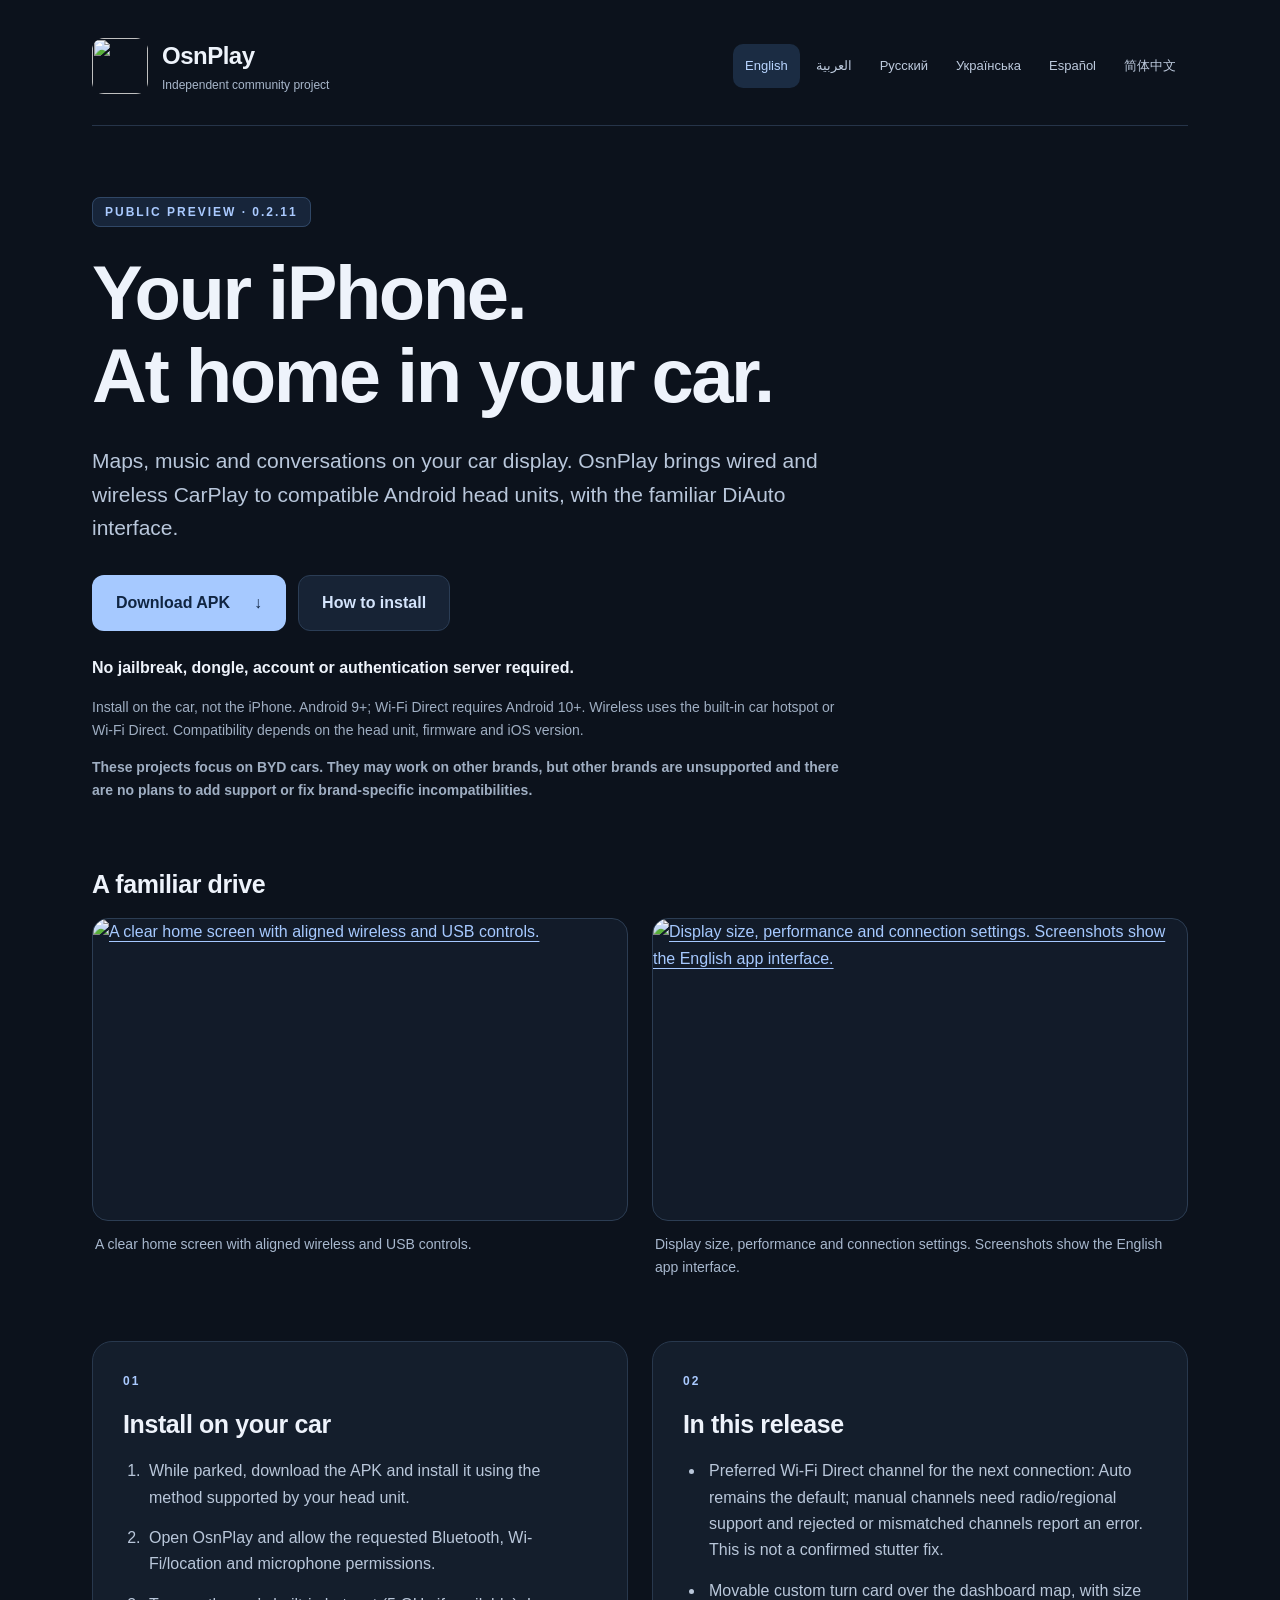
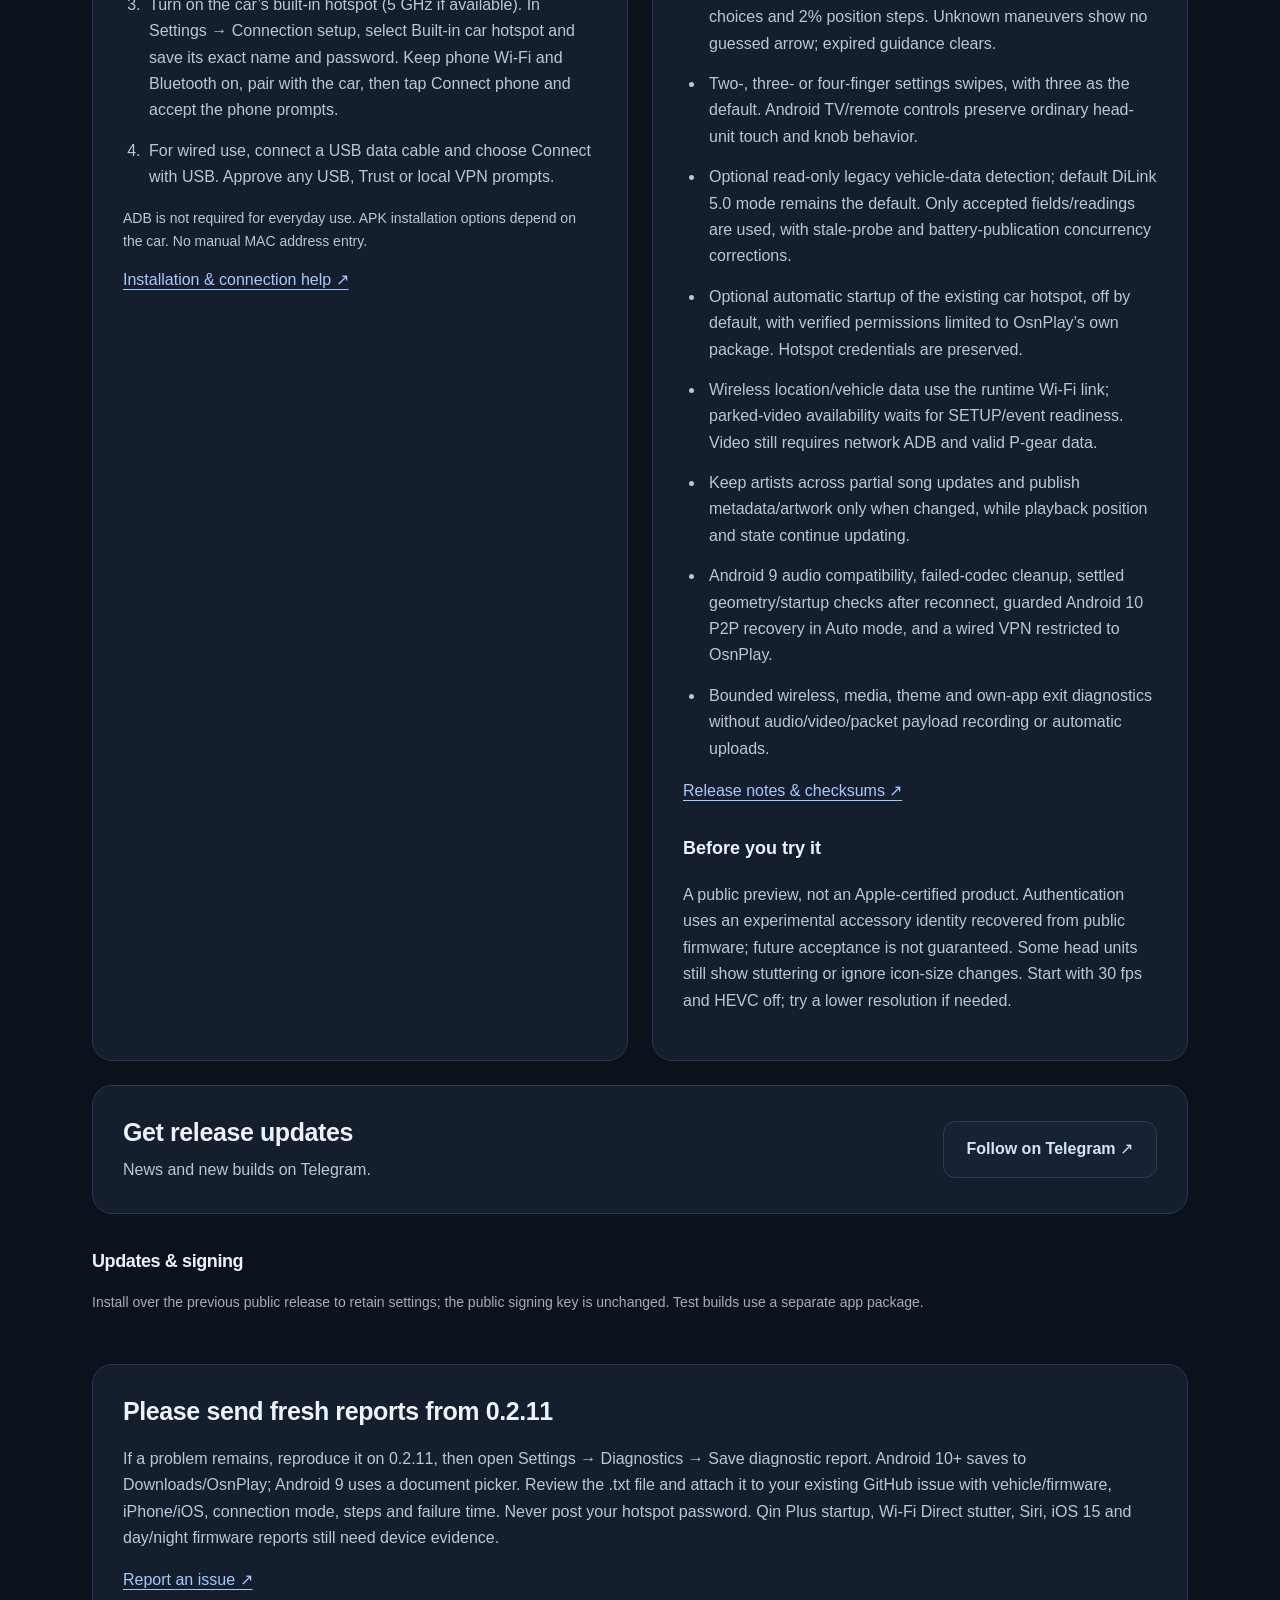
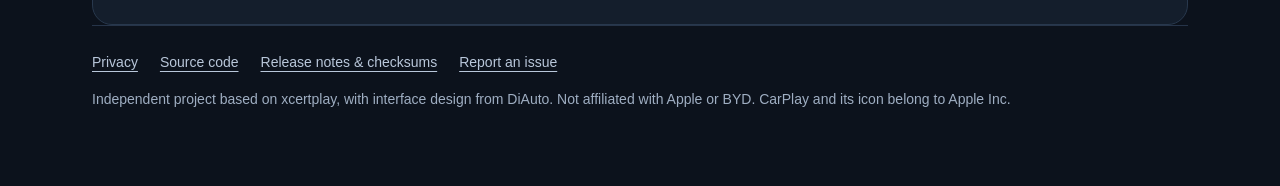
==== site/index.html @ dd83908a "Prepare OsnPlay 1.3.0 for Lynk OSN 2.0 Rename application branding and classes to OsnPlay and add th" ====
<!doctype html>
<html lang="en" dir="ltr"><head><meta charset="utf-8"><meta name="viewport" content="width=device-width,initial-scale=1">
<title>OsnPlay · Download APK</title><meta name="description" content="Maps, music and conversations on your car display. OsnPlay brings wired and wireless CarPlay to compatible Android head units, with the familiar DiAuto interface."><meta name="theme-color" content="#0c121c">
<link rel="icon" href="./assets/icon.png"><link rel="stylesheet" href="./assets/site.css"><link rel="canonical" href="https://shihabal3amri.github.io/DiPlay/"><link rel="alternate" hreflang="en" href="https://shihabal3amri.github.io/DiPlay/"><link rel="alternate" hreflang="ar" href="https://shihabal3amri.github.io/DiPlay/ar/"><link rel="alternate" hreflang="ru" href="https://shihabal3amri.github.io/DiPlay/ru/"><link rel="alternate" hreflang="uk" href="https://shihabal3amri.github.io/DiPlay/uk/"><link rel="alternate" hreflang="es" href="https://shihabal3amri.github.io/DiPlay/es/"><link rel="alternate" hreflang="zh-Hans" href="https://shihabal3amri.github.io/DiPlay/zh-Hans/">
<meta property="og:title" content="OsnPlay — CarPlay for compatible Android head units"><meta property="og:description" content="No jailbreak, dongle, account or authentication server required."><meta property="og:image" content="https://shihabal3amri.github.io/DiPlay/assets/home.png"><meta property="og:url" content="https://shihabal3amri.github.io/DiPlay/"><meta property="og:type" content="website">
</head><body><main>
<header><a class="brand" href="./"><img src="./assets/icon.png" width="56" height="56" alt=""><span><strong>OsnPlay</strong><small>Independent community project</small></span></a><nav class="languages" aria-label="Language"><a href="./" lang="en" hreflang="en" dir="auto" aria-current="page">English</a><a href="./ar/" lang="ar" hreflang="ar" dir="auto">العربية</a><a href="./ru/" lang="ru" hreflang="ru" dir="auto">Русский</a><a href="./uk/" lang="uk" hreflang="uk" dir="auto">Українська</a><a href="./es/" lang="es" hreflang="es" dir="auto">Español</a><a href="./zh-Hans/" lang="zh-Hans" hreflang="zh-Hans" dir="auto">简体中文</a></nav></header>
<section class="hero"><span class="badge">PUBLIC PREVIEW · <bdi>0.2.11</bdi></span><h1>Your iPhone.<br>At home in your car.</h1><p class="intro">Maps, music and conversations on your car display. OsnPlay brings wired and wireless CarPlay to compatible Android head units, with the familiar DiAuto interface.</p><div class="actions"><a class="button" href="https://github.com/shihabal3amri/DiPlay/releases/download/v0.2.11/DiPlay-0.2.11.apk">Download APK <span aria-hidden="true">↓</span></a><a class="button secondary" href="#install">How to install</a></div><p class="promise">No jailbreak, dongle, account or authentication server required.</p><p class="note">Install on the car, not the iPhone. Android 9+; Wi-Fi Direct requires Android 10+. Wireless uses the built-in car hotspot or Wi-Fi Direct. Compatibility depends on the head unit, firmware and iOS version.</p><p class="note support-scope"><strong>These projects focus on BYD cars. They may work on other brands, but other brands are unsupported and there are no plans to add support or fix brand-specific incompatibilities.</strong></p></section>
<section class="gallery"><h2>A familiar drive</h2><div class="screens"><figure><a href="./assets/home.png"><img src="./assets/home.png" width="1920" height="1080" loading="lazy" alt="A clear home screen with aligned wireless and USB controls."></a><figcaption>A clear home screen with aligned wireless and USB controls.</figcaption></figure><figure><a href="./assets/settings.png"><img src="./assets/settings.png" width="1920" height="1080" loading="lazy" alt="Display size, performance and connection settings. Screenshots show the English app interface."></a><figcaption>Display size, performance and connection settings. Screenshots show the English app interface.</figcaption></figure></div></section>
<div class="grid"><section class="card" id="install"><span class="eyebrow">01</span><h2>Install on your car</h2><ol><li>While parked, download the APK and install it using the method supported by your head unit.</li><li>Open OsnPlay and allow the requested Bluetooth, Wi-Fi/location and microphone permissions.</li><li>Turn on the car’s built-in hotspot (5 GHz if available). In Settings → Connection setup, select Built-in car hotspot and save its exact name and password. Keep phone Wi-Fi and Bluetooth on, pair with the car, then tap Connect phone and accept the phone prompts.</li><li>For wired use, connect a USB data cable and choose Connect with USB. Approve any USB, Trust or local VPN prompts.</li></ol><p class="note">ADB is not required for everyday use. APK installation options depend on the car. No manual MAC address entry.</p><a href="https://github.com/shihabal3amri/DiPlay/blob/main/docs/INSTALL.md">Installation &amp; connection help ↗</a></section>
<section class="card"><span class="eyebrow">02</span><h2>In this release</h2><ul><li>Preferred Wi-Fi Direct channel for the next connection: Auto remains the default; manual channels need radio/regional support and rejected or mismatched channels report an error. This is not a confirmed stutter fix.</li><li>Movable custom turn card over the dashboard map, with size choices and 2% position steps. Unknown maneuvers show no guessed arrow; expired guidance clears.</li><li>Two-, three- or four-finger settings swipes, with three as the default. Android TV/remote controls preserve ordinary head-unit touch and knob behavior.</li><li>Optional read-only legacy vehicle-data detection; default DiLink 5.0 mode remains the default. Only accepted fields/readings are used, with stale-probe and battery-publication concurrency corrections.</li><li>Optional automatic startup of the existing car hotspot, off by default, with verified permissions limited to OsnPlay’s own package. Hotspot credentials are preserved.</li><li>Wireless location/vehicle data use the runtime Wi-Fi link; parked-video availability waits for SETUP/event readiness. Video still requires network ADB and valid P-gear data.</li><li>Keep artists across partial song updates and publish metadata/artwork only when changed, while playback position and state continue updating.</li><li>Android 9 audio compatibility, failed-codec cleanup, settled geometry/startup checks after reconnect, guarded Android 10 P2P recovery in Auto mode, and a wired VPN restricted to OsnPlay.</li><li>Bounded wireless, media, theme and own-app exit diagnostics without audio/video/packet payload recording or automatic uploads.</li></ul><a href="https://github.com/shihabal3amri/DiPlay/releases/tag/v0.2.11">Release notes &amp; checksums ↗</a><h3>Before you try it</h3><p>A public preview, not an Apple-certified product. Authentication uses an experimental accessory identity recovered from public firmware; future acceptance is not guaranteed. Some head units still show stuttering or ignore icon-size changes. Start with 30 fps and HEVC off; try a lower resolution if needed.</p></section></div>
<section class="card updates"><div><h2>Get release updates</h2><p>News and new builds on Telegram.</p></div><a class="button secondary" href="https://t.me/byd_localized">Follow on Telegram ↗</a></section>
<section class="signing"><h2>Updates &amp; signing</h2><p>Install over the previous public release to retain settings; the public signing key is unchanged. Test builds use a separate app package.</p></section>
<section class="card"><h2>Please send fresh reports from 0.2.11</h2><p>If a problem remains, reproduce it on 0.2.11, then open Settings → Diagnostics → Save diagnostic report. Android 10+ saves to Downloads/OsnPlay; Android 9 uses a document picker. Review the .txt file and attach it to your existing GitHub issue with vehicle/firmware, iPhone/iOS, connection mode, steps and failure time. Never post your hotspot password. Qin Plus startup, Wi-Fi Direct stutter, Siri, iOS 15 and day/night firmware reports still need device evidence.</p><a href="https://github.com/shihabal3amri/DiPlay/issues">Report an issue ↗</a></section>
<footer><nav><a href="https://github.com/shihabal3amri/DiPlay/blob/main/docs/PRIVACY.md">Privacy</a><a href="https://github.com/shihabal3amri/DiPlay">Source code</a><a href="https://github.com/shihabal3amri/DiPlay/releases/tag/v0.2.11">Release notes &amp; checksums</a><a href="https://github.com/shihabal3amri/DiPlay/issues">Report an issue</a></nav><p>Independent project based on xcertplay, with interface design from DiAuto. Not affiliated with Apple or BYD. CarPlay and its icon belong to Apple Inc.</p></footer>
</main></body></html>
---- site/assets/site.css ----
:root{color-scheme:dark;font-family:Inter,-apple-system,BlinkMacSystemFont,"Segoe UI",Arial,sans-serif;background:#0c121c;color:#eef3fb;font-synthesis:none}*{box-sizing:border-box}html{scroll-behavior:smooth}body{margin:0;line-height:1.65}main{max-width:1160px;margin:auto;padding:36px 32px}a{color:#a6c9ff;text-underline-offset:4px}a:focus-visible{outline:3px solid #a6c9ff;outline-offset:5px}header{display:flex;align-items:center;justify-content:space-between;gap:24px;flex-wrap:wrap;padding-bottom:30px;border-bottom:1px solid #263449}.brand{display:flex;align-items:center;gap:14px;text-decoration:none;color:inherit}.brand strong{font-size:24px;letter-spacing:-.5px}.brand small{display:block;color:#a8b7cb;font-size:12px}.languages{display:flex;flex-wrap:wrap;gap:4px}.languages a{font-size:13px;min-height:44px;display:flex;align-items:center;padding:8px 12px;border-radius:10px;text-decoration:none;color:#bdcadd}.languages a[aria-current]{background:#1b2c43;color:#b9d5ff}.hero{padding:72px 0 52px;max-width:850px}.badge,.eyebrow{font-size:12px;font-weight:700;letter-spacing:2px;color:#aacaff}.badge{padding:7px 12px;background:#17253a;border:1px solid #304766;border-radius:8px}h1{font-size:clamp(40px,6.5vw,76px);line-height:1.1;letter-spacing:-2.5px;margin:26px 0}h2{font-size:25px;line-height:1.3;letter-spacing:-.4px;margin:0 0 18px}h3{font-size:18px;margin-top:30px}.intro{font-size:21px;line-height:1.6;color:#b9c7db;max-width:740px}.actions{display:flex;gap:12px;flex-wrap:wrap;margin:30px 0 24px}.button{display:inline-flex;align-items:center;justify-content:center;gap:24px;background:#a6c9ff;color:#102542;border:1px solid transparent;border-radius:12px;padding:14px 23px;min-height:52px;text-decoration:none;font-weight:650}.button:hover{background:#bed8ff}.button.secondary{background:#172335;border-color:#2b3d55;color:#d4e4fc}.button.secondary:hover{background:#223650}.promise{font-size:16px;font-weight:600;margin-bottom:8px}.note{font-size:14px;color:#9faec2;max-width:760px}.gallery{margin-bottom:50px}.screens{display:grid;grid-template-columns:1fr 1fr;gap:24px}figure{margin:0;min-width:0}figure:first-child{grid-column:1/-1}figure img{width:100%;height:auto;display:block;border:1px solid #2c3d53;border-radius:16px;background:#121b29}figcaption{font-size:14px;color:#a8b8ce;padding:12px 3px}.grid{display:grid;grid-template-columns:1fr 1fr;gap:24px}.card{background:#141e2c;border:1px solid #28384d;border-radius:20px;padding:30px}.eyebrow{display:block;margin-bottom:16px}li{padding-inline-start:4px;margin-bottom:14px}ol,ul{padding-inline-start:22px;color:#b9c7da}.card p{color:#b9c7da}.updates{display:flex;align-items:center;justify-content:space-between;gap:28px;margin-top:24px}.updates h2{margin-bottom:8px}.updates p{margin:0}.updates .button{flex-shrink:0}.signing{padding:36px 0;max-width:900px}.signing h2{font-size:18px}.signing p,footer{font-size:14px;color:#9faec2}footer{border-top:1px solid #263449;padding:25px 0}footer nav{display:flex;flex-wrap:wrap;gap:22px}footer a{color:#b9c7da}html[dir=rtl] h1{letter-spacing:0;line-height:1.3}html[dir=rtl] .badge{letter-spacing:0}@media(max-width:700px){main{padding:24px 20px}.hero{padding:42px 0 30px}h1{letter-spacing:-1px}.intro{font-size:18px}.screens,.grid{grid-template-columns:1fr}.card{padding:24px}.updates{align-items:flex-start;flex-direction:column}header{gap:18px}.languages a{padding:8px 10px}.gallery{margin-bottom:32px}}@media(prefers-reduced-motion:reduce){html{scroll-behavior:auto}}

/* OsnPlay: two actual app screenshots, equal columns. */
figure:first-child{grid-column:auto}.brand img{border-radius:12px}html[dir=rtl] .eyebrow{letter-spacing:0}@media(max-width:700px){figure:first-child{grid-column:1/-1}}
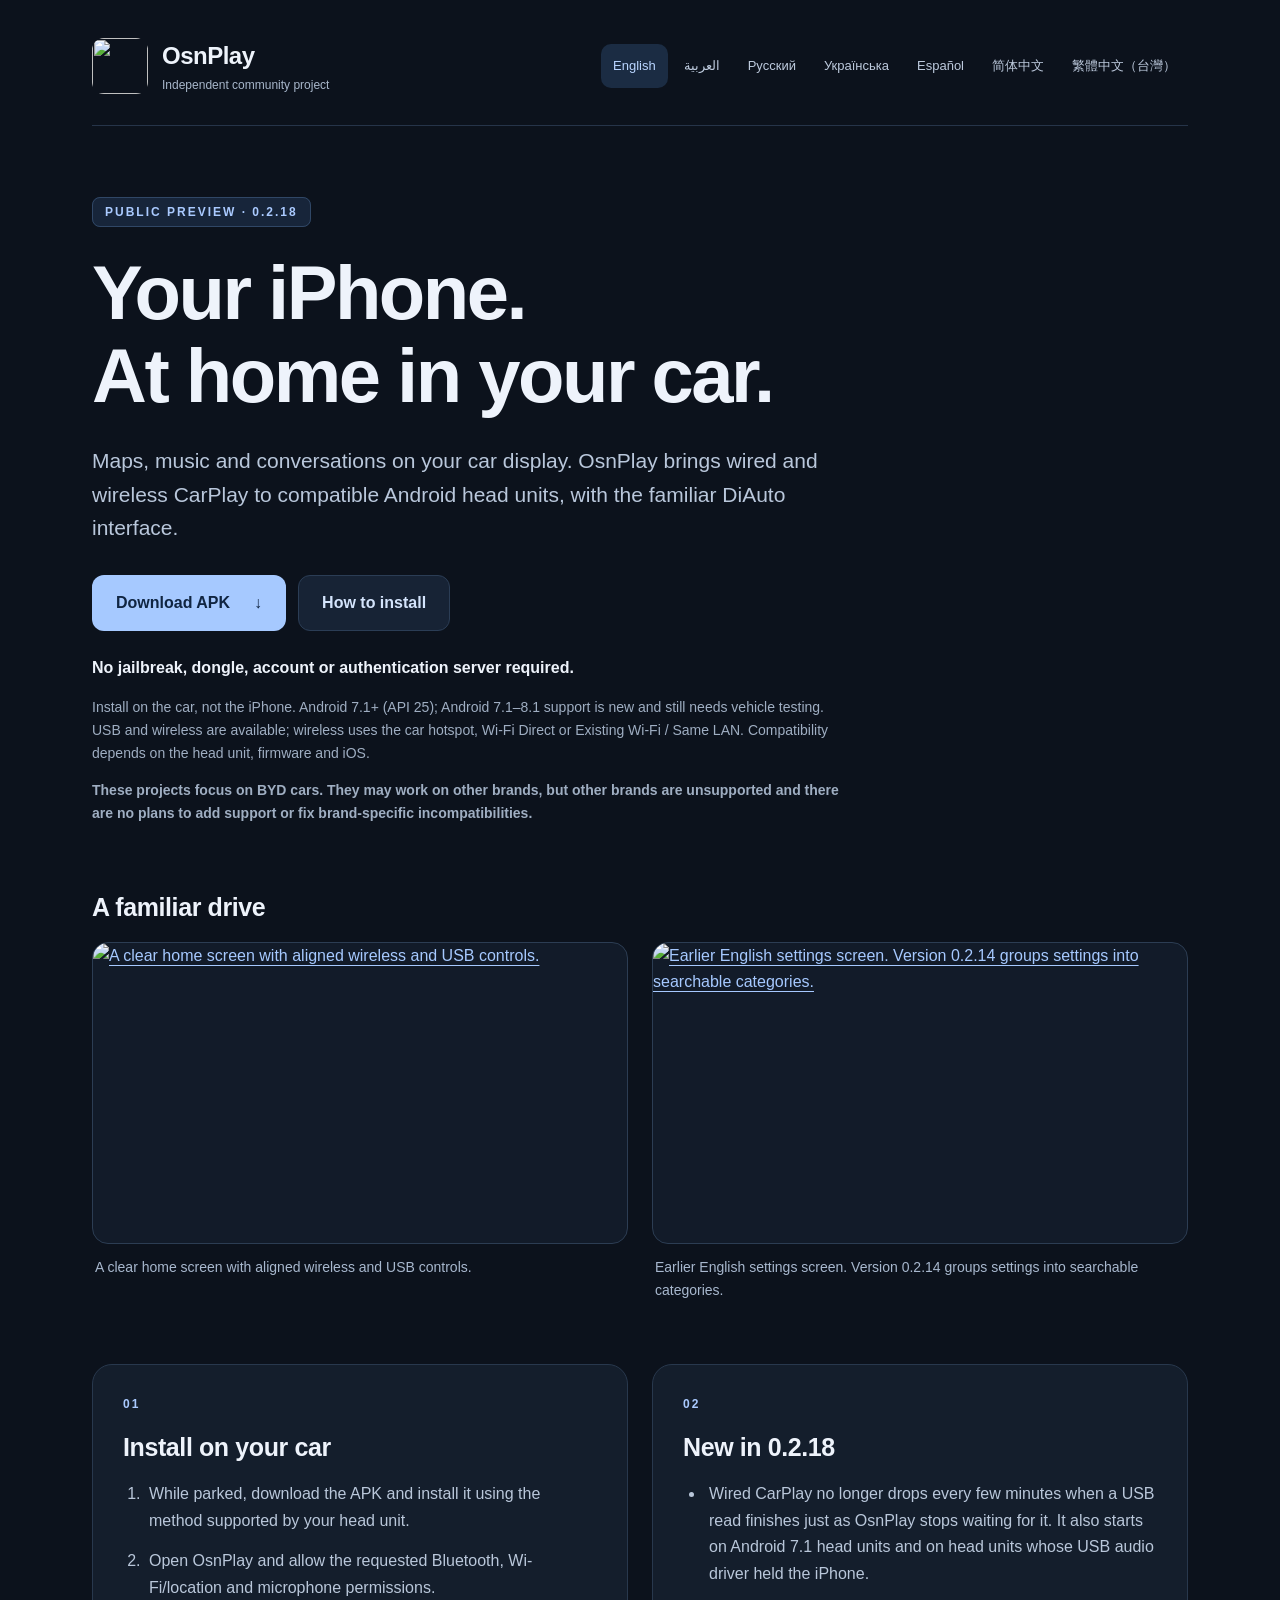
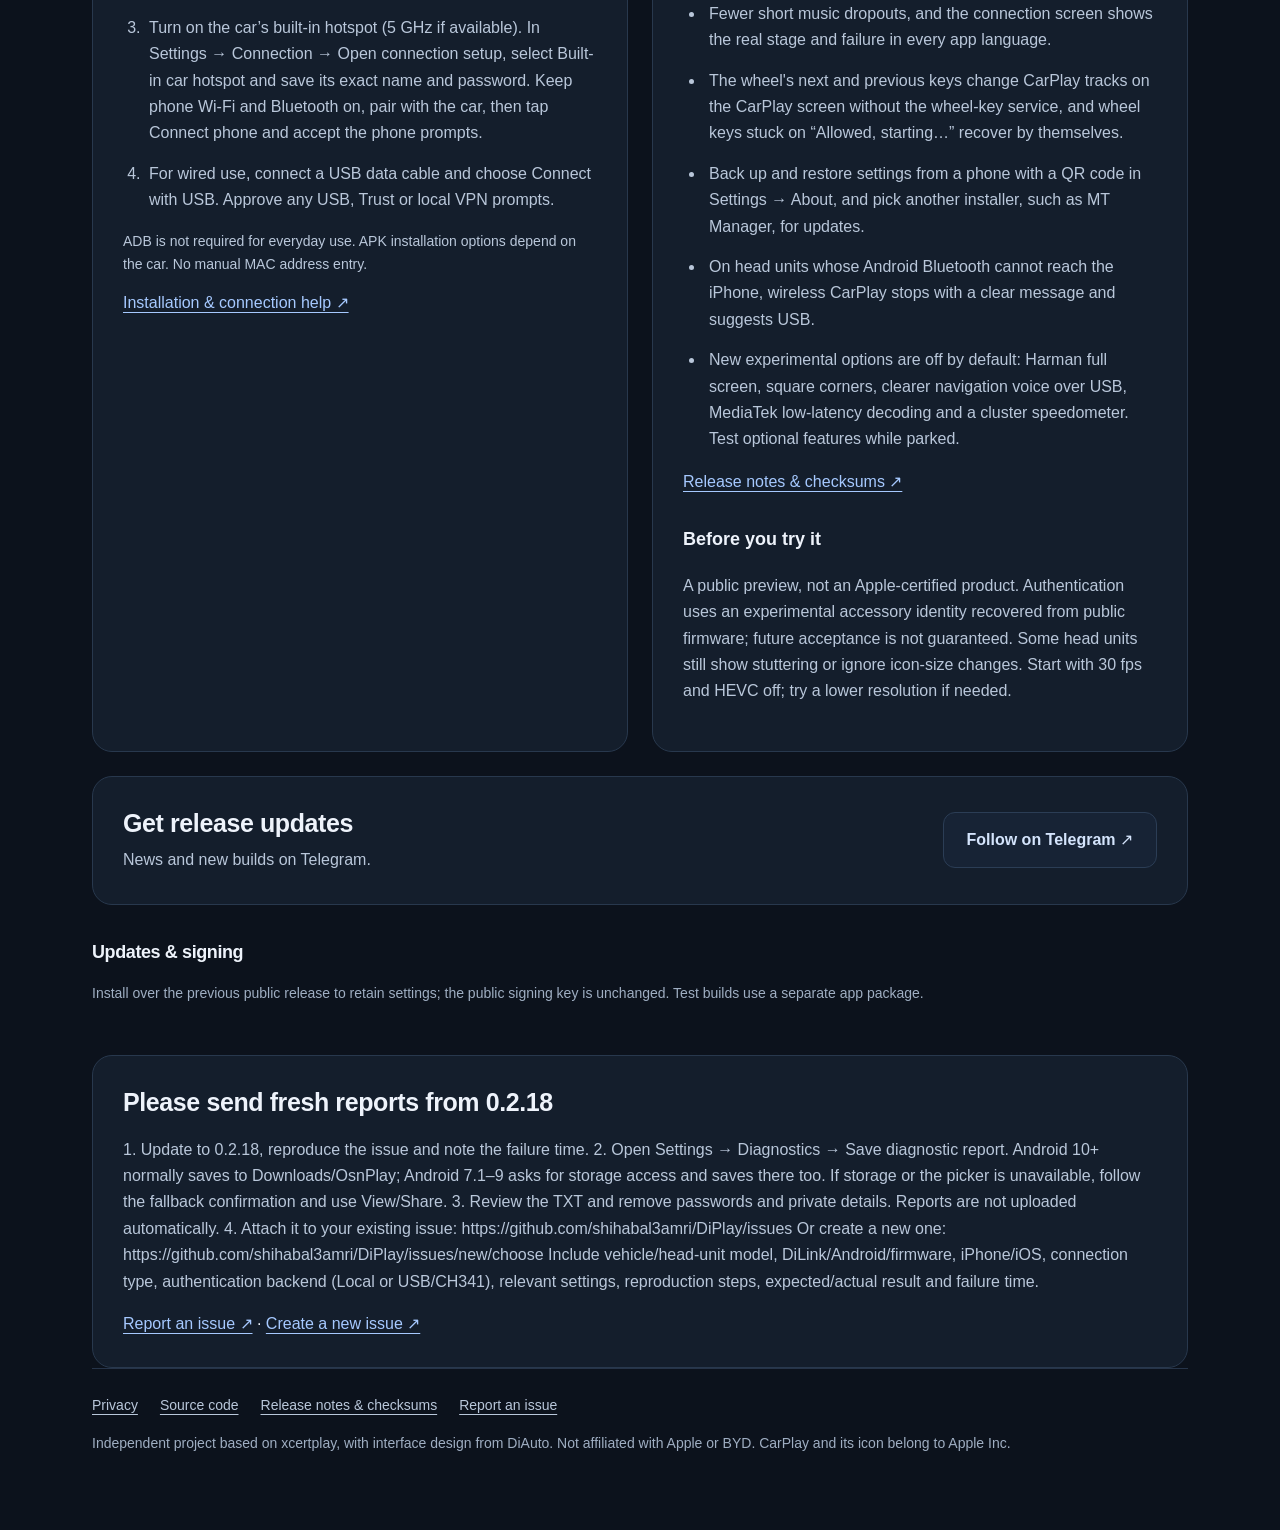
==== commit c55c3614: "Merge upstream 0.2.18 while preserving OsnPlay OSN behavior Integrate upstream main at 24ae1fa5 with" ====
--- a/site/index.html
+++ b/site/index.html
@@ -1,16 +1,16 @@
 <!doctype html>
 <html lang="en" dir="ltr"><head><meta charset="utf-8"><meta name="viewport" content="width=device-width,initial-scale=1">
 <title>OsnPlay · Download APK</title><meta name="description" content="Maps, music and conversations on your car display. OsnPlay brings wired and wireless CarPlay to compatible Android head units, with the familiar DiAuto interface."><meta name="theme-color" content="#0c121c">
-<link rel="icon" href="./assets/icon.png"><link rel="stylesheet" href="./assets/site.css"><link rel="canonical" href="https://shihabal3amri.github.io/DiPlay/"><link rel="alternate" hreflang="en" href="https://shihabal3amri.github.io/DiPlay/"><link rel="alternate" hreflang="ar" href="https://shihabal3amri.github.io/DiPlay/ar/"><link rel="alternate" hreflang="ru" href="https://shihabal3amri.github.io/DiPlay/ru/"><link rel="alternate" hreflang="uk" href="https://shihabal3amri.github.io/DiPlay/uk/"><link rel="alternate" hreflang="es" href="https://shihabal3amri.github.io/DiPlay/es/"><link rel="alternate" hreflang="zh-Hans" href="https://shihabal3amri.github.io/DiPlay/zh-Hans/">
+<link rel="icon" href="./assets/icon.png"><link rel="stylesheet" href="./assets/site.css"><link rel="canonical" href="https://shihabal3amri.github.io/DiPlay/"><link rel="alternate" hreflang="en" href="https://shihabal3amri.github.io/DiPlay/"><link rel="alternate" hreflang="ar" href="https://shihabal3amri.github.io/DiPlay/ar/"><link rel="alternate" hreflang="ru" href="https://shihabal3amri.github.io/DiPlay/ru/"><link rel="alternate" hreflang="uk" href="https://shihabal3amri.github.io/DiPlay/uk/"><link rel="alternate" hreflang="es" href="https://shihabal3amri.github.io/DiPlay/es/"><link rel="alternate" hreflang="zh-Hans" href="https://shihabal3amri.github.io/DiPlay/zh-Hans/"><link rel="alternate" hreflang="zh-Hant" href="https://shihabal3amri.github.io/DiPlay/zh-Hant/">
 <meta property="og:title" content="OsnPlay — CarPlay for compatible Android head units"><meta property="og:description" content="No jailbreak, dongle, account or authentication server required."><meta property="og:image" content="https://shihabal3amri.github.io/DiPlay/assets/home.png"><meta property="og:url" content="https://shihabal3amri.github.io/DiPlay/"><meta property="og:type" content="website">
 </head><body><main>
-<header><a class="brand" href="./"><img src="./assets/icon.png" width="56" height="56" alt=""><span><strong>OsnPlay</strong><small>Independent community project</small></span></a><nav class="languages" aria-label="Language"><a href="./" lang="en" hreflang="en" dir="auto" aria-current="page">English</a><a href="./ar/" lang="ar" hreflang="ar" dir="auto">العربية</a><a href="./ru/" lang="ru" hreflang="ru" dir="auto">Русский</a><a href="./uk/" lang="uk" hreflang="uk" dir="auto">Українська</a><a href="./es/" lang="es" hreflang="es" dir="auto">Español</a><a href="./zh-Hans/" lang="zh-Hans" hreflang="zh-Hans" dir="auto">简体中文</a></nav></header>
-<section class="hero"><span class="badge">PUBLIC PREVIEW · <bdi>0.2.11</bdi></span><h1>Your iPhone.<br>At home in your car.</h1><p class="intro">Maps, music and conversations on your car display. OsnPlay brings wired and wireless CarPlay to compatible Android head units, with the familiar DiAuto interface.</p><div class="actions"><a class="button" href="https://github.com/shihabal3amri/DiPlay/releases/download/v0.2.11/DiPlay-0.2.11.apk">Download APK <span aria-hidden="true">↓</span></a><a class="button secondary" href="#install">How to install</a></div><p class="promise">No jailbreak, dongle, account or authentication server required.</p><p class="note">Install on the car, not the iPhone. Android 9+; Wi-Fi Direct requires Android 10+. Wireless uses the built-in car hotspot or Wi-Fi Direct. Compatibility depends on the head unit, firmware and iOS version.</p><p class="note support-scope"><strong>These projects focus on BYD cars. They may work on other brands, but other brands are unsupported and there are no plans to add support or fix brand-specific incompatibilities.</strong></p></section>
-<section class="gallery"><h2>A familiar drive</h2><div class="screens"><figure><a href="./assets/home.png"><img src="./assets/home.png" width="1920" height="1080" loading="lazy" alt="A clear home screen with aligned wireless and USB controls."></a><figcaption>A clear home screen with aligned wireless and USB controls.</figcaption></figure><figure><a href="./assets/settings.png"><img src="./assets/settings.png" width="1920" height="1080" loading="lazy" alt="Display size, performance and connection settings. Screenshots show the English app interface."></a><figcaption>Display size, performance and connection settings. Screenshots show the English app interface.</figcaption></figure></div></section>
-<div class="grid"><section class="card" id="install"><span class="eyebrow">01</span><h2>Install on your car</h2><ol><li>While parked, download the APK and install it using the method supported by your head unit.</li><li>Open OsnPlay and allow the requested Bluetooth, Wi-Fi/location and microphone permissions.</li><li>Turn on the car’s built-in hotspot (5 GHz if available). In Settings → Connection setup, select Built-in car hotspot and save its exact name and password. Keep phone Wi-Fi and Bluetooth on, pair with the car, then tap Connect phone and accept the phone prompts.</li><li>For wired use, connect a USB data cable and choose Connect with USB. Approve any USB, Trust or local VPN prompts.</li></ol><p class="note">ADB is not required for everyday use. APK installation options depend on the car. No manual MAC address entry.</p><a href="https://github.com/shihabal3amri/DiPlay/blob/main/docs/INSTALL.md">Installation &amp; connection help ↗</a></section>
-<section class="card"><span class="eyebrow">02</span><h2>In this release</h2><ul><li>Preferred Wi-Fi Direct channel for the next connection: Auto remains the default; manual channels need radio/regional support and rejected or mismatched channels report an error. This is not a confirmed stutter fix.</li><li>Movable custom turn card over the dashboard map, with size choices and 2% position steps. Unknown maneuvers show no guessed arrow; expired guidance clears.</li><li>Two-, three- or four-finger settings swipes, with three as the default. Android TV/remote controls preserve ordinary head-unit touch and knob behavior.</li><li>Optional read-only legacy vehicle-data detection; default DiLink 5.0 mode remains the default. Only accepted fields/readings are used, with stale-probe and battery-publication concurrency corrections.</li><li>Optional automatic startup of the existing car hotspot, off by default, with verified permissions limited to OsnPlay’s own package. Hotspot credentials are preserved.</li><li>Wireless location/vehicle data use the runtime Wi-Fi link; parked-video availability waits for SETUP/event readiness. Video still requires network ADB and valid P-gear data.</li><li>Keep artists across partial song updates and publish metadata/artwork only when changed, while playback position and state continue updating.</li><li>Android 9 audio compatibility, failed-codec cleanup, settled geometry/startup checks after reconnect, guarded Android 10 P2P recovery in Auto mode, and a wired VPN restricted to OsnPlay.</li><li>Bounded wireless, media, theme and own-app exit diagnostics without audio/video/packet payload recording or automatic uploads.</li></ul><a href="https://github.com/shihabal3amri/DiPlay/releases/tag/v0.2.11">Release notes &amp; checksums ↗</a><h3>Before you try it</h3><p>A public preview, not an Apple-certified product. Authentication uses an experimental accessory identity recovered from public firmware; future acceptance is not guaranteed. Some head units still show stuttering or ignore icon-size changes. Start with 30 fps and HEVC off; try a lower resolution if needed.</p></section></div>
+<header><a class="brand" href="./"><img src="./assets/icon.png" width="56" height="56" alt=""><span><strong>OsnPlay</strong><small>Independent community project</small></span></a><nav class="languages" aria-label="Language"><a href="./" lang="en" hreflang="en" dir="auto" aria-current="page">English</a><a href="./ar/" lang="ar" hreflang="ar" dir="auto">العربية</a><a href="./ru/" lang="ru" hreflang="ru" dir="auto">Русский</a><a href="./uk/" lang="uk" hreflang="uk" dir="auto">Українська</a><a href="./es/" lang="es" hreflang="es" dir="auto">Español</a><a href="./zh-Hans/" lang="zh-Hans" hreflang="zh-Hans" dir="auto">简体中文</a><a href="./zh-Hant/" lang="zh-Hant" hreflang="zh-Hant" dir="auto">繁體中文（台灣）</a></nav></header>
+<section class="hero"><span class="badge">PUBLIC PREVIEW · <bdi>0.2.18</bdi></span><h1>Your iPhone.<br>At home in your car.</h1><p class="intro">Maps, music and conversations on your car display. OsnPlay brings wired and wireless CarPlay to compatible Android head units, with the familiar DiAuto interface.</p><div class="actions"><a class="button" href="https://github.com/shihabal3amri/DiPlay/releases/download/v0.2.18/DiPlay-0.2.18.apk">Download APK <span aria-hidden="true">↓</span></a><a class="button secondary" href="#install">How to install</a></div><p class="promise">No jailbreak, dongle, account or authentication server required.</p><p class="note">Install on the car, not the iPhone. Android 7.1+ (API 25); Android 7.1–8.1 support is new and still needs vehicle testing. USB and wireless are available; wireless uses the car hotspot, Wi-Fi Direct or Existing Wi-Fi / Same LAN. Compatibility depends on the head unit, firmware and iOS.</p><p class="note support-scope"><strong>These projects focus on BYD cars. They may work on other brands, but other brands are unsupported and there are no plans to add support or fix brand-specific incompatibilities.</strong></p></section>
+<section class="gallery"><h2>A familiar drive</h2><div class="screens"><figure><a href="./assets/home.png"><img src="./assets/home.png" width="1920" height="1080" loading="lazy" alt="A clear home screen with aligned wireless and USB controls."></a><figcaption>A clear home screen with aligned wireless and USB controls.</figcaption></figure><figure><a href="./assets/settings.png"><img src="./assets/settings.png" width="1920" height="1080" loading="lazy" alt="Earlier English settings screen. Version 0.2.14 groups settings into searchable categories."></a><figcaption>Earlier English settings screen. Version 0.2.14 groups settings into searchable categories.</figcaption></figure></div></section>
+<div class="grid"><section class="card" id="install"><span class="eyebrow">01</span><h2>Install on your car</h2><ol><li>While parked, download the APK and install it using the method supported by your head unit.</li><li>Open OsnPlay and allow the requested Bluetooth, Wi-Fi/location and microphone permissions.</li><li>Turn on the car’s built-in hotspot (5 GHz if available). In Settings → Connection → Open connection setup, select Built-in car hotspot and save its exact name and password. Keep phone Wi-Fi and Bluetooth on, pair with the car, then tap Connect phone and accept the phone prompts.</li><li>For wired use, connect a USB data cable and choose Connect with USB. Approve any USB, Trust or local VPN prompts.</li></ol><p class="note">ADB is not required for everyday use. APK installation options depend on the car. No manual MAC address entry.</p><a href="https://github.com/shihabal3amri/DiPlay/blob/main/docs/INSTALL.md">Installation &amp; connection help ↗</a></section>
+<section class="card"><span class="eyebrow">02</span><h2>New in 0.2.18</h2><ul><li>Wired CarPlay no longer drops every few minutes when a USB read finishes just as OsnPlay stops waiting for it. It also starts on Android 7.1 head units and on head units whose USB audio driver held the iPhone.</li><li>Fewer short music dropouts, and the connection screen shows the real stage and failure in every app language.</li><li>The wheel&#x27;s next and previous keys change CarPlay tracks on the CarPlay screen without the wheel-key service, and wheel keys stuck on “Allowed, starting…” recover by themselves.</li><li>Back up and restore settings from a phone with a QR code in Settings → About, and pick another installer, such as MT Manager, for updates.</li><li>On head units whose Android Bluetooth cannot reach the iPhone, wireless CarPlay stops with a clear message and suggests USB.</li><li>New experimental options are off by default: Harman full screen, square corners, clearer navigation voice over USB, MediaTek low-latency decoding and a cluster speedometer. Test optional features while parked.</li></ul><a href="https://github.com/shihabal3amri/DiPlay/releases/tag/v0.2.18">Release notes &amp; checksums ↗</a><h3>Before you try it</h3><p>A public preview, not an Apple-certified product. Authentication uses an experimental accessory identity recovered from public firmware; future acceptance is not guaranteed. Some head units still show stuttering or ignore icon-size changes. Start with 30 fps and HEVC off; try a lower resolution if needed.</p></section></div>
 <section class="card updates"><div><h2>Get release updates</h2><p>News and new builds on Telegram.</p></div><a class="button secondary" href="https://t.me/byd_localized">Follow on Telegram ↗</a></section>
 <section class="signing"><h2>Updates &amp; signing</h2><p>Install over the previous public release to retain settings; the public signing key is unchanged. Test builds use a separate app package.</p></section>
-<section class="card"><h2>Please send fresh reports from 0.2.11</h2><p>If a problem remains, reproduce it on 0.2.11, then open Settings → Diagnostics → Save diagnostic report. Android 10+ saves to Downloads/OsnPlay; Android 9 uses a document picker. Review the .txt file and attach it to your existing GitHub issue with vehicle/firmware, iPhone/iOS, connection mode, steps and failure time. Never post your hotspot password. Qin Plus startup, Wi-Fi Direct stutter, Siri, iOS 15 and day/night firmware reports still need device evidence.</p><a href="https://github.com/shihabal3amri/DiPlay/issues">Report an issue ↗</a></section>
-<footer><nav><a href="https://github.com/shihabal3amri/DiPlay/blob/main/docs/PRIVACY.md">Privacy</a><a href="https://github.com/shihabal3amri/DiPlay">Source code</a><a href="https://github.com/shihabal3amri/DiPlay/releases/tag/v0.2.11">Release notes &amp; checksums</a><a href="https://github.com/shihabal3amri/DiPlay/issues">Report an issue</a></nav><p>Independent project based on xcertplay, with interface design from DiAuto. Not affiliated with Apple or BYD. CarPlay and its icon belong to Apple Inc.</p></footer>
+<section class="card"><h2>Please send fresh reports from 0.2.18</h2><p>1. Update to 0.2.18, reproduce the issue and note the failure time. 2. Open Settings → Diagnostics → Save diagnostic report. Android 10+ normally saves to Downloads/OsnPlay; Android 7.1–9 asks for storage access and saves there too. If storage or the picker is unavailable, follow the fallback confirmation and use View/Share. 3. Review the TXT and remove passwords and private details. Reports are not uploaded automatically. 4. Attach it to your existing issue: https://github.com/shihabal3amri/DiPlay/issues Or create a new one: https://github.com/shihabal3amri/DiPlay/issues/new/choose Include vehicle/head-unit model, DiLink/Android/firmware, iPhone/iOS, connection type, authentication backend (Local or USB/CH341), relevant settings, reproduction steps, expected/actual result and failure time.</p><a href="https://github.com/shihabal3amri/DiPlay/issues">Report an issue ↗</a> · <a href="https://github.com/shihabal3amri/DiPlay/issues/new/choose">Create a new issue ↗</a></section>
+<footer><nav><a href="https://github.com/shihabal3amri/DiPlay/blob/main/docs/PRIVACY.md">Privacy</a><a href="https://github.com/shihabal3amri/DiPlay">Source code</a><a href="https://github.com/shihabal3amri/DiPlay/releases/tag/v0.2.18">Release notes &amp; checksums</a><a href="https://github.com/shihabal3amri/DiPlay/issues">Report an issue</a></nav><p>Independent project based on xcertplay, with interface design from DiAuto. Not affiliated with Apple or BYD. CarPlay and its icon belong to Apple Inc.</p></footer>
 </main></body></html>
--- a/site/assets/site.css
+++ b/site/assets/site.css
@@ -2,3 +2,6 @@
 
 /* OsnPlay: two actual app screenshots, equal columns. */
 figure:first-child{grid-column:auto}.brand img{border-radius:12px}html[dir=rtl] .eyebrow{letter-spacing:0}@media(max-width:700px){figure:first-child{grid-column:1/-1}}
+
+/* Keep complete diagnostic URLs readable on narrow screens. */
+.card p{overflow-wrap:anywhere}
